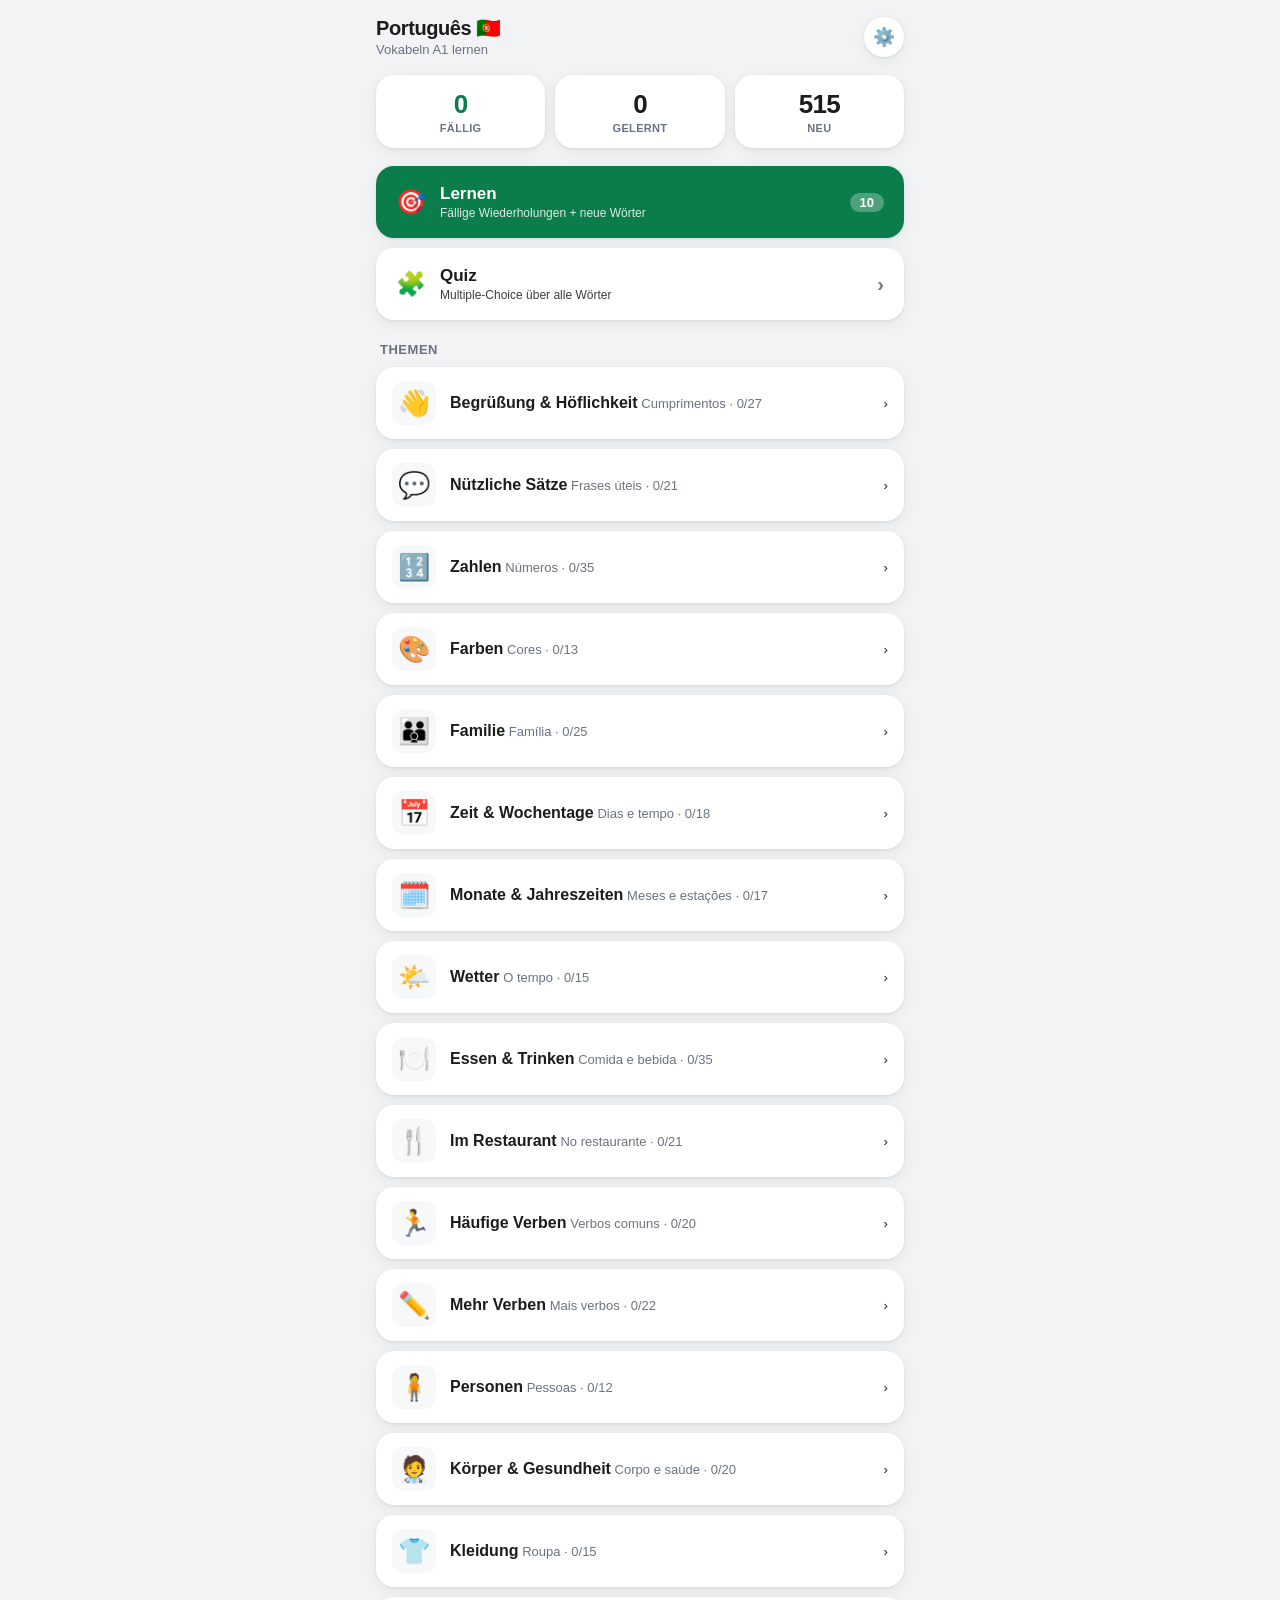
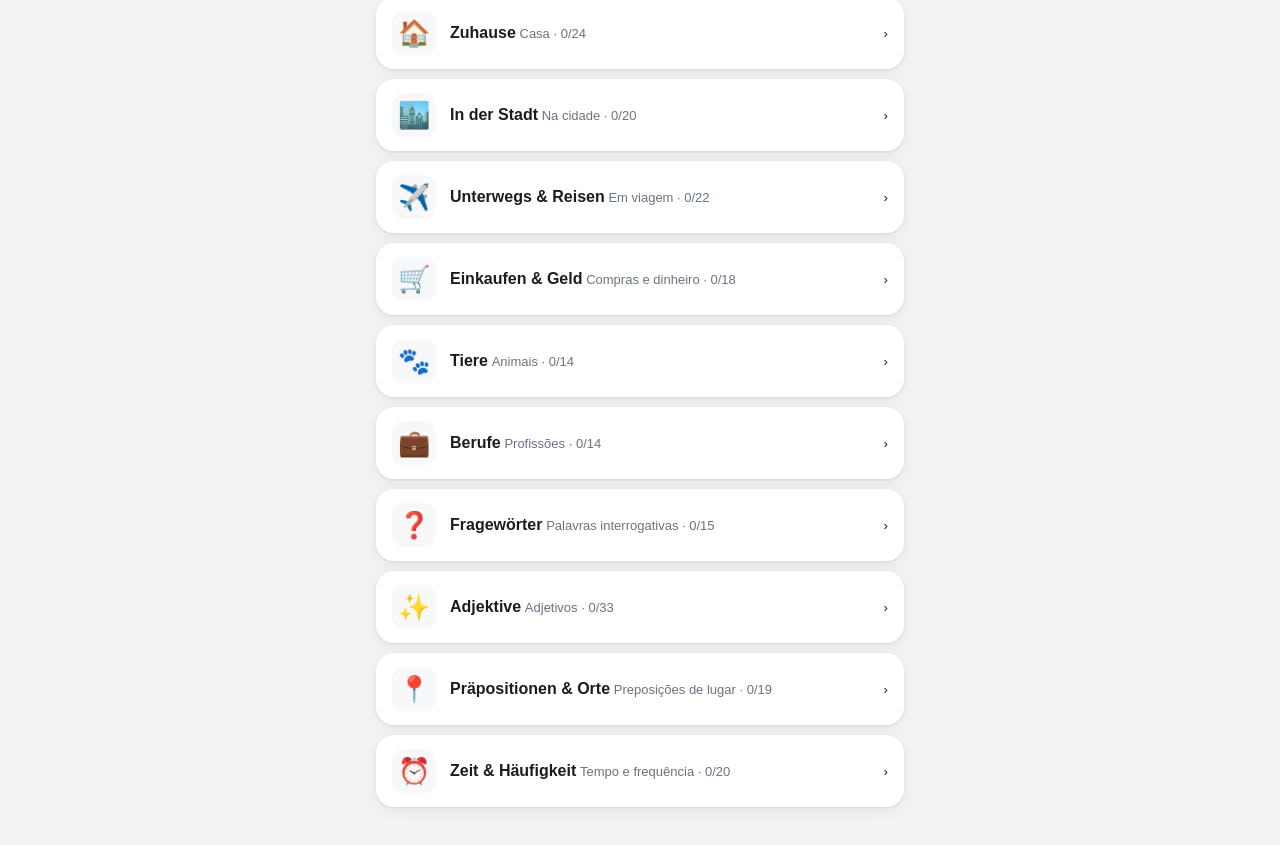
==== vokabeln/index.html @ 764cfde4 "Add Portuguese A1/A2 vocabulary flashcard PWA (vokabeln/) Installable, offline-capable flashcard tra" ====
<!DOCTYPE html>
<html lang="de">
<head>
  <meta charset="UTF-8" />
  <meta name="viewport" content="width=device-width, initial-scale=1.0, viewport-fit=cover, maximum-scale=1.0, user-scalable=no" />
  <meta name="theme-color" content="#0a7d4b" />
  <meta name="apple-mobile-web-app-capable" content="yes" />
  <meta name="apple-mobile-web-app-status-bar-style" content="black-translucent" />
  <meta name="apple-mobile-web-app-title" content="Português" />
  <meta name="mobile-web-app-capable" content="yes" />
  <title>Português A1 – Vokabeltrainer</title>
  <link rel="manifest" href="manifest.webmanifest" />
  <link rel="apple-touch-icon" href="icon-180.png" />
  <link rel="icon" href="icon.svg" type="image/svg+xml" />
  <link rel="stylesheet" href="styles.css" />
</head>
<body>
  <div id="app">
    <!-- Views werden per JS eingefügt -->
  </div>

  <script src="data.js"></script>
  <script src="app.js"></script>
</body>
</html>
---- vokabeln/styles.css ----
:root {
  --green: #0a7d4b;
  --green-600: #0a7d4b;
  --green-700: #086840;
  --red: #c42b2b;
  --yellow: #f5c518;
  --bg: #f2f3f5;
  --surface: #ffffff;
  --surface-2: #f7f8fa;
  --text: #1a1c1e;
  --text-dim: #6b7280;
  --border: #e3e5e8;
  --shadow: 0 1px 3px rgba(0, 0, 0, 0.08), 0 4px 16px rgba(0, 0, 0, 0.06);
  --radius: 18px;
  --safe-top: env(safe-area-inset-top, 0px);
  --safe-bottom: env(safe-area-inset-bottom, 0px);
  --accent: var(--green);
}

@media (prefers-color-scheme: dark) {
  :root:not([data-theme="light"]) {
    --bg: #121316;
    --surface: #1d1f23;
    --surface-2: #26282d;
    --text: #f2f3f5;
    --text-dim: #9aa0a8;
    --border: #2f3237;
    --shadow: 0 1px 3px rgba(0, 0, 0, 0.3), 0 6px 20px rgba(0, 0, 0, 0.35);
    --green: #22c37e;
    --accent: #22c37e;
  }
}

:root[data-theme="dark"] {
  --bg: #121316;
  --surface: #1d1f23;
  --surface-2: #26282d;
  --text: #f2f3f5;
  --text-dim: #9aa0a8;
  --border: #2f3237;
  --shadow: 0 1px 3px rgba(0, 0, 0, 0.3), 0 6px 20px rgba(0, 0, 0, 0.35);
  --green: #22c37e;
  --accent: #22c37e;
}

* {
  box-sizing: border-box;
  -webkit-tap-highlight-color: transparent;
}

html, body {
  margin: 0;
  padding: 0;
  height: 100%;
}

body {
  font-family: -apple-system, BlinkMacSystemFont, "Segoe UI", Roboto, Helvetica, Arial, sans-serif;
  background: var(--bg);
  color: var(--text);
  overscroll-behavior-y: none;
  -webkit-font-smoothing: antialiased;
}

#app {
  max-width: 560px;
  margin: 0 auto;
  min-height: 100%;
  padding: calc(var(--safe-top) + 8px) 16px calc(var(--safe-bottom) + 28px);
}

button {
  font-family: inherit;
  cursor: pointer;
  border: none;
  background: none;
  color: inherit;
}

/* ---------- Header ---------- */
.topbar {
  display: flex;
  align-items: center;
  gap: 12px;
  padding: 8px 0 18px;
  min-height: 44px;
}
.topbar h1 {
  font-size: 20px;
  font-weight: 700;
  margin: 0;
  letter-spacing: -0.02em;
}
.topbar .subtitle {
  font-size: 13px;
  color: var(--text-dim);
  margin-top: 2px;
}
.back-btn {
  font-size: 16px;
  font-weight: 600;
  color: var(--accent);
  display: flex;
  align-items: center;
  gap: 4px;
  padding: 8px 10px 8px 0;
  margin-left: -4px;
}
.icon-btn {
  margin-left: auto;
  width: 40px;
  height: 40px;
  border-radius: 50%;
  display: grid;
  place-items: center;
  font-size: 18px;
  background: var(--surface);
  box-shadow: var(--shadow);
}

/* ---------- Home: stat row ---------- */
.stats-row {
  display: grid;
  grid-template-columns: repeat(3, 1fr);
  gap: 10px;
  margin-bottom: 18px;
}
.stat {
  background: var(--surface);
  border-radius: var(--radius);
  padding: 14px 10px;
  text-align: center;
  box-shadow: var(--shadow);
}
.stat .num {
  font-size: 26px;
  font-weight: 800;
  letter-spacing: -0.03em;
}
.stat .num.due { color: var(--accent); }
.stat .lbl {
  font-size: 11px;
  color: var(--text-dim);
  margin-top: 2px;
  font-weight: 600;
  text-transform: uppercase;
  letter-spacing: 0.03em;
}

/* ---------- Big action buttons ---------- */
.cta {
  display: flex;
  align-items: center;
  gap: 14px;
  width: 100%;
  background: var(--accent);
  color: #fff;
  border-radius: var(--radius);
  padding: 18px 20px;
  font-size: 17px;
  font-weight: 700;
  box-shadow: var(--shadow);
  margin-bottom: 10px;
  transition: transform 0.08s ease, filter 0.15s;
}
.cta:active { transform: scale(0.98); }
.cta.secondary {
  background: var(--surface);
  color: var(--text);
}
.cta .big-emoji { font-size: 24px; }
.cta .cta-text { text-align: left; flex: 1; }
.cta .cta-sub {
  display: block;
  font-size: 12px;
  font-weight: 500;
  opacity: 0.85;
  margin-top: 2px;
}
.cta .chev { font-size: 20px; opacity: 0.6; }
.cta[disabled] { opacity: 0.5; filter: grayscale(0.4); }
.cta .badge {
  background: rgba(255,255,255,0.28);
  border-radius: 999px;
  padding: 2px 10px;
  font-size: 13px;
  font-weight: 800;
}
.cta.secondary .badge { background: var(--accent); color: #fff; }

.section-title {
  font-size: 13px;
  font-weight: 700;
  color: var(--text-dim);
  text-transform: uppercase;
  letter-spacing: 0.04em;
  margin: 22px 4px 10px;
}

/* ---------- Deck list ---------- */
.deck {
  display: flex;
  align-items: center;
  gap: 14px;
  width: 100%;
  background: var(--surface);
  border-radius: var(--radius);
  padding: 14px 16px;
  margin-bottom: 10px;
  box-shadow: var(--shadow);
  text-align: left;
  transition: transform 0.08s ease;
}
.deck:active { transform: scale(0.99); }
.deck .deck-emoji {
  font-size: 26px;
  width: 44px;
  height: 44px;
  display: grid;
  place-items: center;
  background: var(--surface-2);
  border-radius: 12px;
  flex-shrink: 0;
}
.deck .deck-body { flex: 1; min-width: 0; }
.deck .deck-name { font-weight: 700; font-size: 16px; }
.deck .deck-pt { font-size: 13px; color: var(--text-dim); }
.deck .deck-right { text-align: right; flex-shrink: 0; }
.deck .deck-count { font-size: 13px; color: var(--text-dim); font-weight: 600; }
.progress-bar {
  height: 6px;
  border-radius: 3px;
  background: var(--surface-2);
  margin-top: 8px;
  overflow: hidden;
}
.progress-bar > span {
  display: block;
  height: 100%;
  background: var(--accent);
  border-radius: 3px;
  transition: width 0.4s ease;
}

/* ---------- Flashcard ---------- */
.card-stage {
  margin-top: 10px;
  display: flex;
  flex-direction: column;
  min-height: calc(100vh - 220px);
}
.session-progress {
  height: 8px;
  border-radius: 4px;
  background: var(--surface-2);
  overflow: hidden;
  margin-bottom: 6px;
}
.session-progress > span {
  display: block;
  height: 100%;
  background: var(--accent);
  transition: width 0.3s ease;
}
.session-meta {
  display: flex;
  justify-content: space-between;
  font-size: 12px;
  color: var(--text-dim);
  font-weight: 600;
  margin-bottom: 18px;
}

.flashcard {
  flex: 1;
  perspective: 1400px;
  margin-bottom: 18px;
}
.flashcard-inner {
  position: relative;
  width: 100%;
  height: 100%;
  min-height: 300px;
  transition: transform 0.5s cubic-bezier(0.4, 0.1, 0.2, 1);
  transform-style: preserve-3d;
}
.flashcard.flipped .flashcard-inner { transform: rotateY(180deg); }
.face {
  position: absolute;
  inset: 0;
  backface-visibility: hidden;
  -webkit-backface-visibility: hidden;
  background: var(--surface);
  border-radius: 24px;
  box-shadow: var(--shadow);
  display: flex;
  flex-direction: column;
  align-items: center;
  justify-content: center;
  padding: 28px;
  text-align: center;
}
.face.back { transform: rotateY(180deg); }
.face .lang-tag {
  position: absolute;
  top: 18px;
  left: 0;
  right: 0;
  font-size: 12px;
  font-weight: 700;
  letter-spacing: 0.08em;
  text-transform: uppercase;
  color: var(--text-dim);
}
.face .word {
  font-size: 38px;
  font-weight: 800;
  letter-spacing: -0.02em;
  line-height: 1.15;
}
.face .word.small { font-size: 30px; }
.face .note {
  margin-top: 14px;
  font-size: 14px;
  color: var(--text-dim);
  font-style: italic;
}
.face .deck-chip {
  position: absolute;
  bottom: 18px;
  font-size: 12px;
  color: var(--text-dim);
  font-weight: 600;
}
.face .tap-hint {
  position: absolute;
  bottom: 18px;
  font-size: 13px;
  color: var(--text-dim);
}
.speak-btn {
  margin-top: 20px;
  width: 54px;
  height: 54px;
  border-radius: 50%;
  background: var(--surface-2);
  display: grid;
  place-items: center;
  font-size: 22px;
  box-shadow: var(--shadow);
}
.speak-btn:active { transform: scale(0.92); }

/* ---------- Answer buttons ---------- */
.answer-row {
  display: grid;
  grid-template-columns: 1fr 1fr;
  gap: 12px;
}
.answer-row.single { grid-template-columns: 1fr; }
.ans {
  padding: 18px;
  border-radius: 16px;
  font-size: 16px;
  font-weight: 700;
  box-shadow: var(--shadow);
  transition: transform 0.08s ease;
}
.ans:active { transform: scale(0.97); }
.ans.again { background: var(--surface); color: var(--red); }
.ans.good { background: var(--accent); color: #fff; }
.ans.reveal { background: var(--accent); color: #fff; }

/* ---------- Quiz ---------- */
.quiz-prompt {
  background: var(--surface);
  border-radius: 24px;
  box-shadow: var(--shadow);
  padding: 34px 24px;
  text-align: center;
  margin-bottom: 18px;
}
.quiz-prompt .lang-tag {
  font-size: 12px; font-weight: 700; letter-spacing: 0.08em;
  text-transform: uppercase; color: var(--text-dim); margin-bottom: 10px;
}
.quiz-prompt .word { font-size: 34px; font-weight: 800; letter-spacing: -0.02em; }
.quiz-options { display: flex; flex-direction: column; gap: 12px; }
.quiz-opt {
  padding: 17px 18px;
  border-radius: 16px;
  background: var(--surface);
  box-shadow: var(--shadow);
  font-size: 17px;
  font-weight: 600;
  text-align: left;
  transition: transform 0.08s ease;
  display: flex;
  justify-content: space-between;
  align-items: center;
}
.quiz-opt:active { transform: scale(0.98); }
.quiz-opt.correct { background: var(--accent); color: #fff; }
.quiz-opt.wrong { background: var(--red); color: #fff; }
.quiz-opt.dim { opacity: 0.5; }
.quiz-opt .mark { font-size: 18px; }

/* ---------- Browse ---------- */
.browse-item {
  display: flex;
  align-items: center;
  gap: 12px;
  background: var(--surface);
  border-radius: 14px;
  padding: 13px 16px;
  margin-bottom: 8px;
  box-shadow: var(--shadow);
}
.browse-item .pt { font-weight: 700; font-size: 16px; }
.browse-item .de { font-size: 14px; color: var(--text-dim); }
.browse-item .mini-speak {
  margin-left: auto;
  width: 38px; height: 38px;
  border-radius: 50%;
  background: var(--surface-2);
  display: grid; place-items: center; font-size: 16px;
  flex-shrink: 0;
}
.box-dot {
  width: 9px; height: 9px; border-radius: 50%;
  background: var(--border);
  flex-shrink: 0;
}
.box-dot.learned { background: var(--accent); }

/* ---------- Done / empty states ---------- */
.done-card {
  background: var(--surface);
  border-radius: 24px;
  box-shadow: var(--shadow);
  padding: 40px 28px;
  text-align: center;
  margin-top: 30px;
}
.done-card .emoji { font-size: 56px; }
.done-card h2 { margin: 16px 0 6px; font-size: 22px; }
.done-card p { color: var(--text-dim); margin: 0 0 22px; font-size: 15px; }

.empty {
  text-align: center;
  color: var(--text-dim);
  padding: 40px 20px;
  font-size: 15px;
}

/* ---------- Settings sheet ---------- */
.setting-group {
  background: var(--surface);
  border-radius: var(--radius);
  box-shadow: var(--shadow);
  overflow: hidden;
  margin-bottom: 16px;
}
.setting-row {
  display: flex;
  align-items: center;
  justify-content: space-between;
  padding: 15px 18px;
  border-bottom: 1px solid var(--border);
  font-size: 16px;
}
.setting-row:last-child { border-bottom: none; }
.setting-row .desc { font-size: 12px; color: var(--text-dim); margin-top: 3px; }
.switch {
  position: relative;
  width: 51px; height: 31px;
  border-radius: 999px;
  background: var(--border);
  transition: background 0.2s;
  flex-shrink: 0;
}
.switch.on { background: var(--accent); }
.switch::after {
  content: "";
  position: absolute;
  top: 2px; left: 2px;
  width: 27px; height: 27px;
  border-radius: 50%;
  background: #fff;
  transition: transform 0.2s;
  box-shadow: 0 1px 3px rgba(0,0,0,0.3);
}
.switch.on::after { transform: translateX(20px); }
.seg {
  display: flex;
  background: var(--surface-2);
  border-radius: 10px;
  padding: 3px;
  flex-shrink: 0;
}
.seg button {
  padding: 7px 14px;
  border-radius: 8px;
  font-size: 14px;
  font-weight: 600;
  color: var(--text-dim);
}
.seg button.active {
  background: var(--surface);
  color: var(--text);
  box-shadow: 0 1px 2px rgba(0,0,0,0.15);
}
.danger-btn {
  width: 100%;
  padding: 16px;
  border-radius: var(--radius);
  background: var(--surface);
  color: var(--red);
  font-weight: 700;
  font-size: 16px;
  box-shadow: var(--shadow);
}

.install-tip {
  background: var(--surface-2);
  border: 1px dashed var(--border);
  border-radius: 14px;
  padding: 14px 16px;
  font-size: 13px;
  color: var(--text-dim);
  margin-top: 8px;
  line-height: 1.5;
}

.fade-in { animation: fade 0.25s ease; }
@keyframes fade { from { opacity: 0; transform: translateY(6px); } to { opacity: 1; transform: none; } }
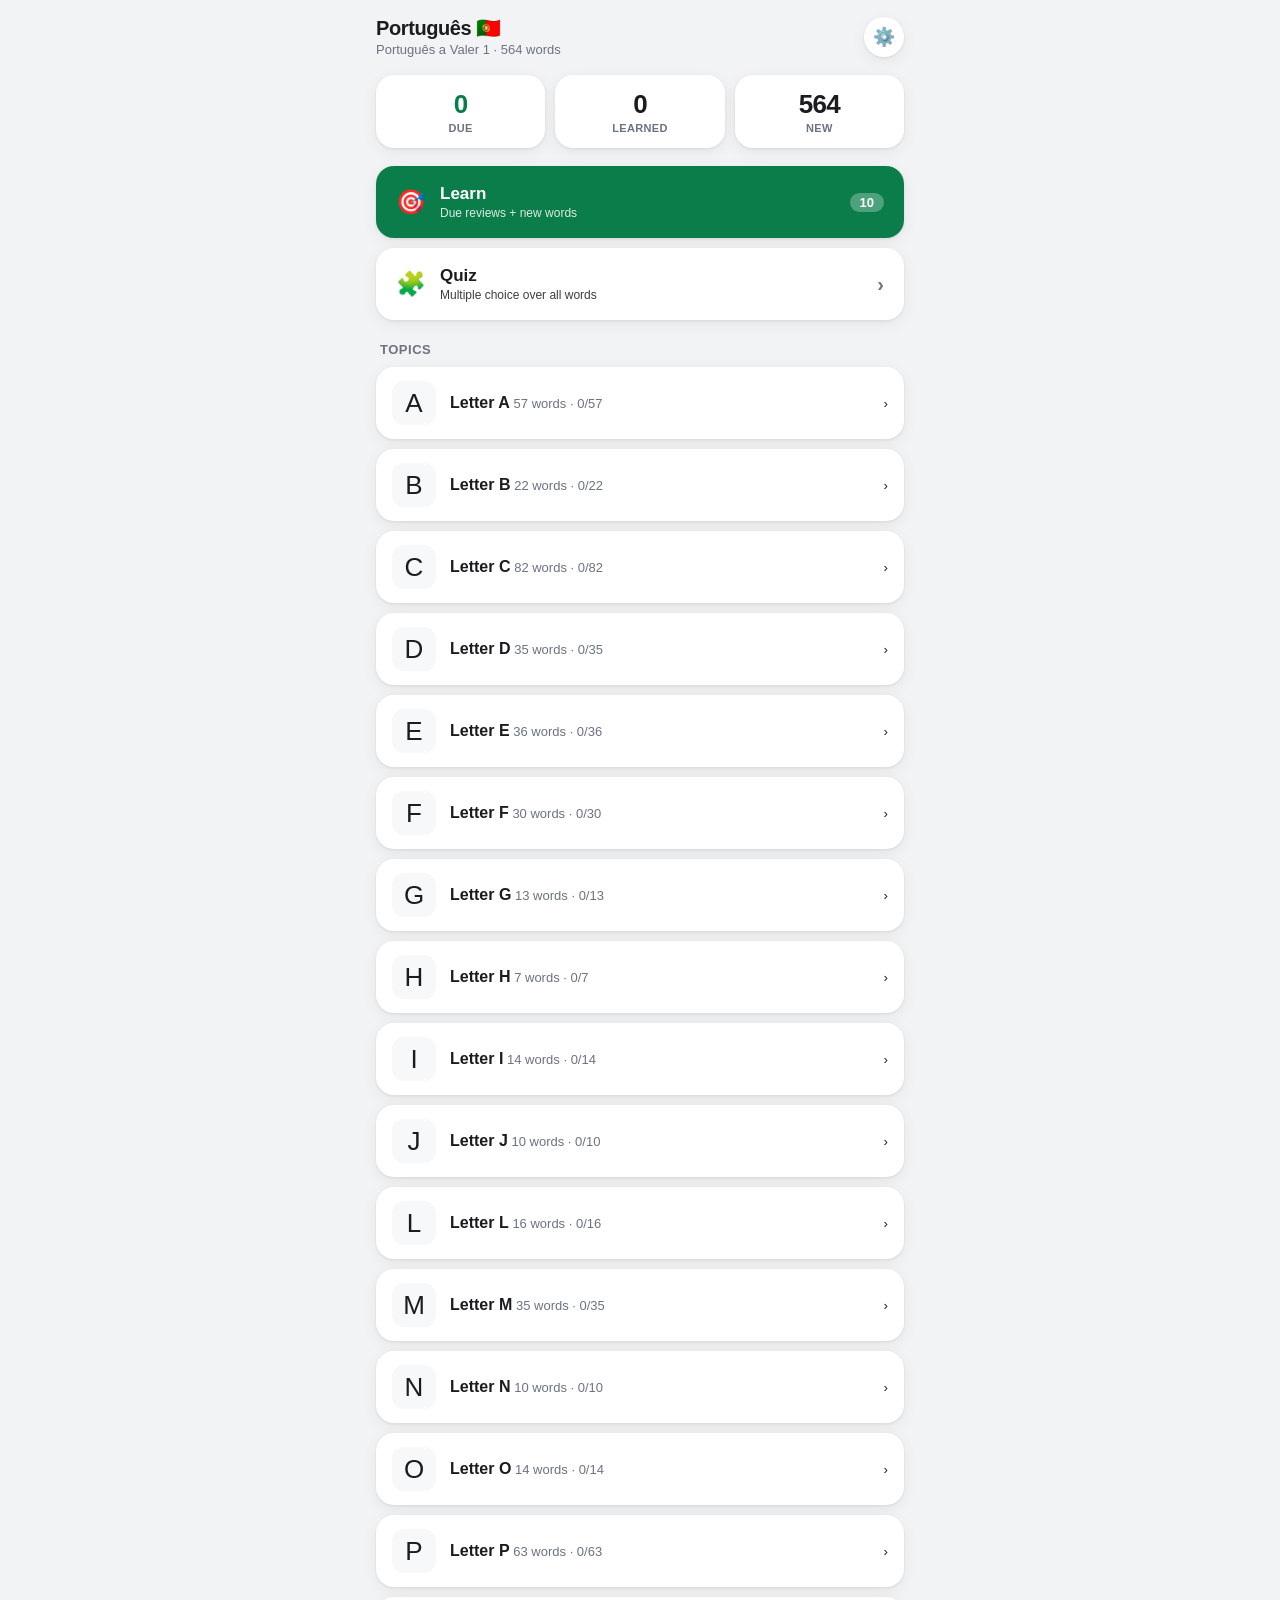
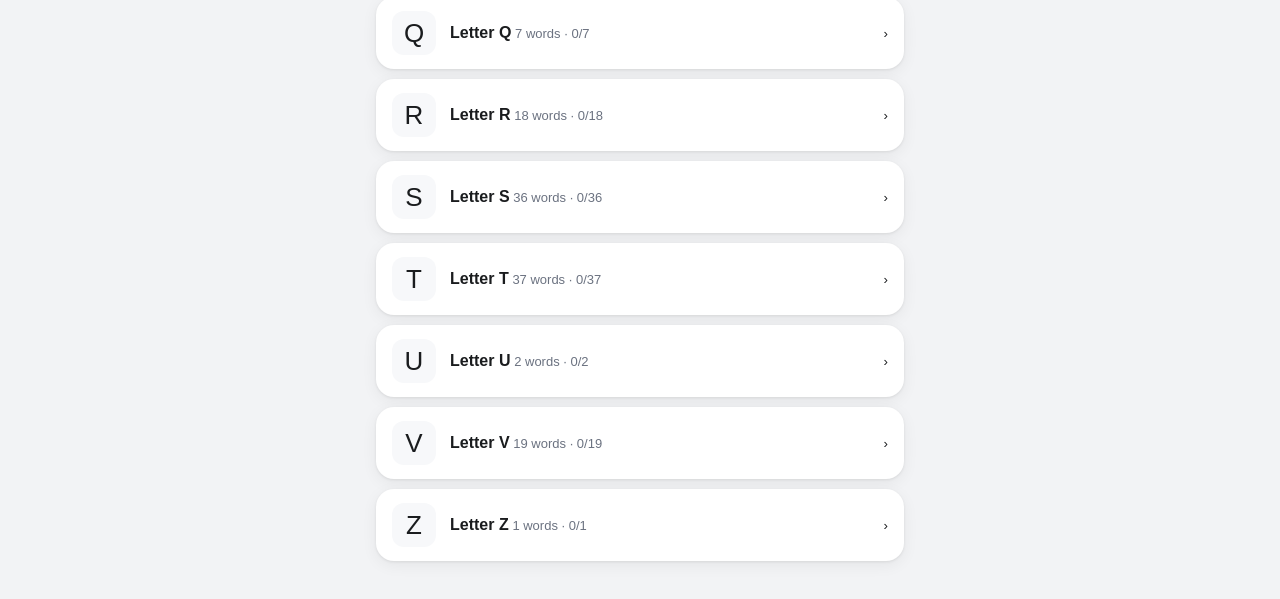
==== commit 8e77cd15: "Switch vocab app to English and use course word list - Translate the UI and all glosses to English (" ====
--- a/vokabeln/index.html
+++ b/vokabeln/index.html
@@ -1,5 +1,5 @@
 <!DOCTYPE html>
-<html lang="de">
+<html lang="en">
 <head>
   <meta charset="UTF-8" />
   <meta name="viewport" content="width=device-width, initial-scale=1.0, viewport-fit=cover, maximum-scale=1.0, user-scalable=no" />
@@ -8,7 +8,7 @@
   <meta name="apple-mobile-web-app-status-bar-style" content="black-translucent" />
   <meta name="apple-mobile-web-app-title" content="Português" />
   <meta name="mobile-web-app-capable" content="yes" />
-  <title>Português A1 – Vokabeltrainer</title>
+  <title>Português A1 – Vocabulary Trainer</title>
   <link rel="manifest" href="manifest.webmanifest" />
   <link rel="apple-touch-icon" href="icon-180.png" />
   <link rel="icon" href="icon.svg" type="image/svg+xml" />
@@ -16,7 +16,7 @@
 </head>
 <body>
   <div id="app">
-    <!-- Views werden per JS eingefügt -->
+    <!-- Views are inserted by JS -->
   </div>
 
   <script src="data.js"></script>
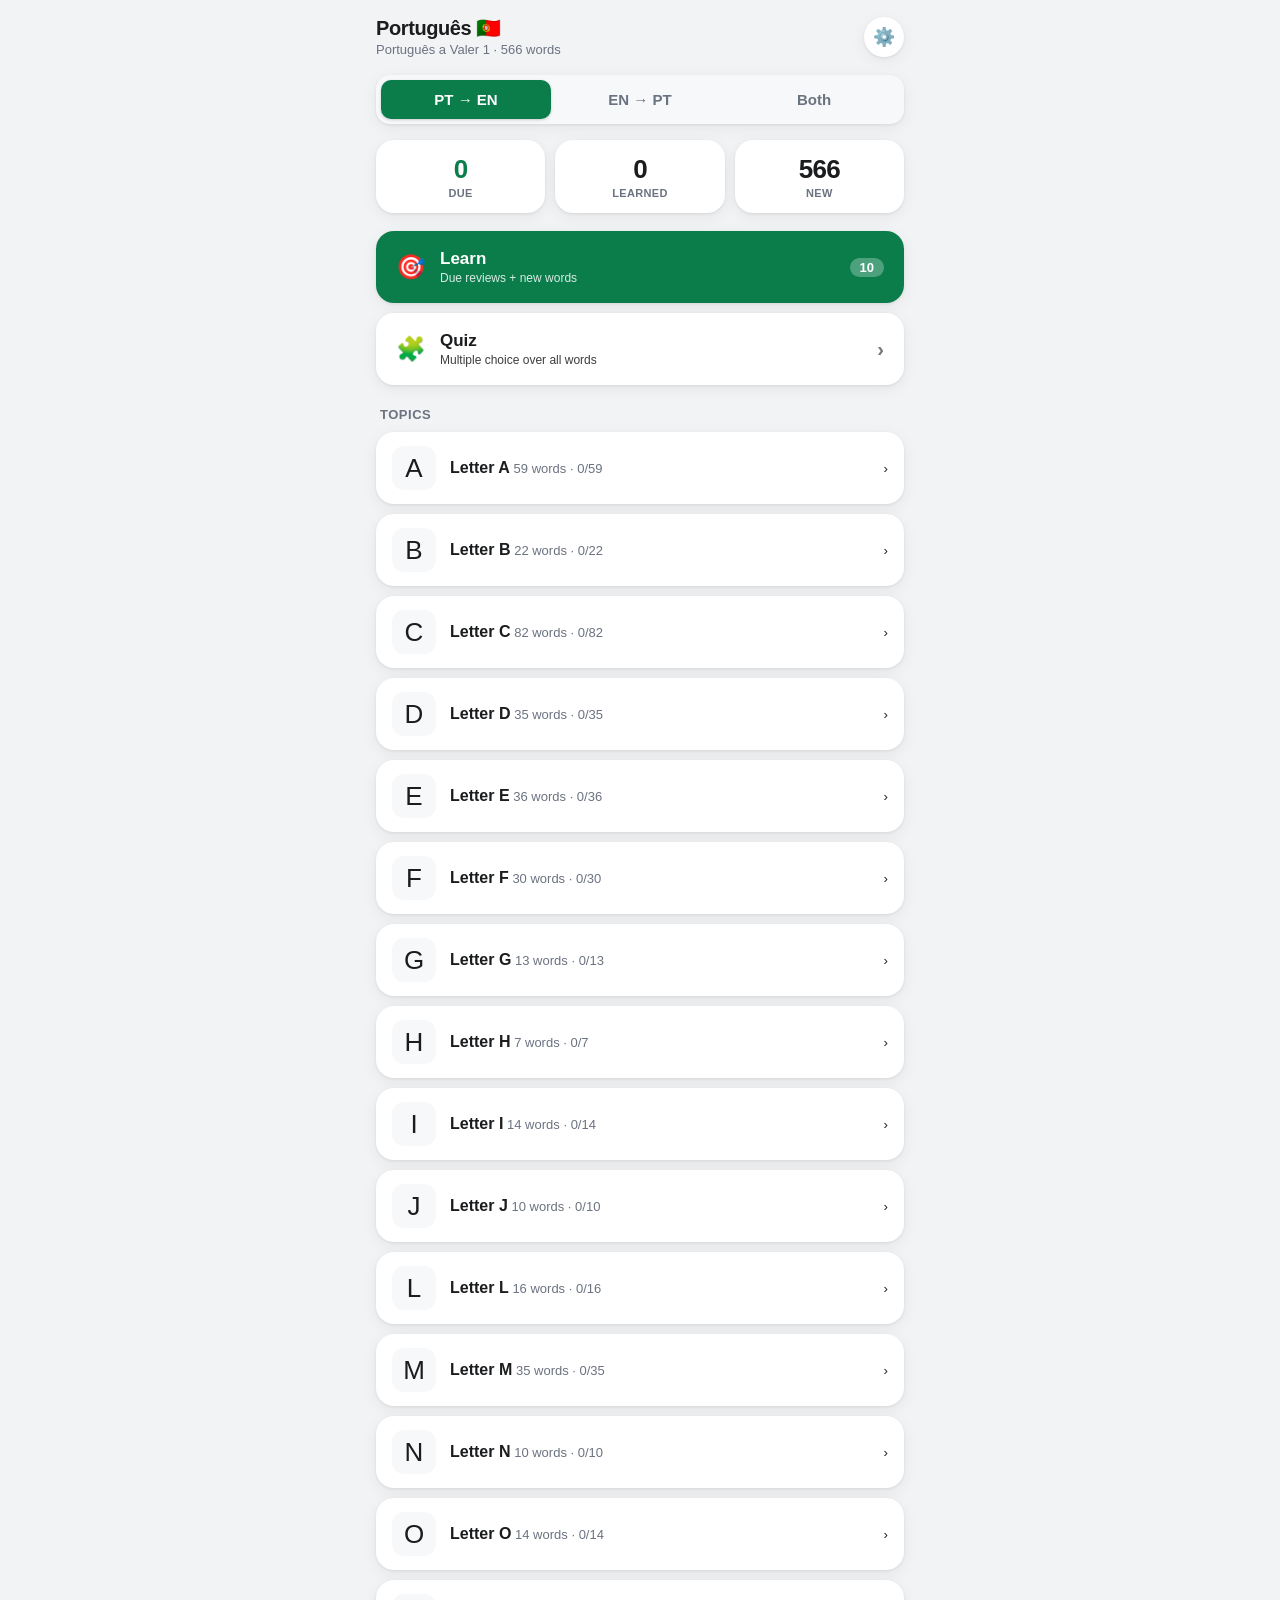
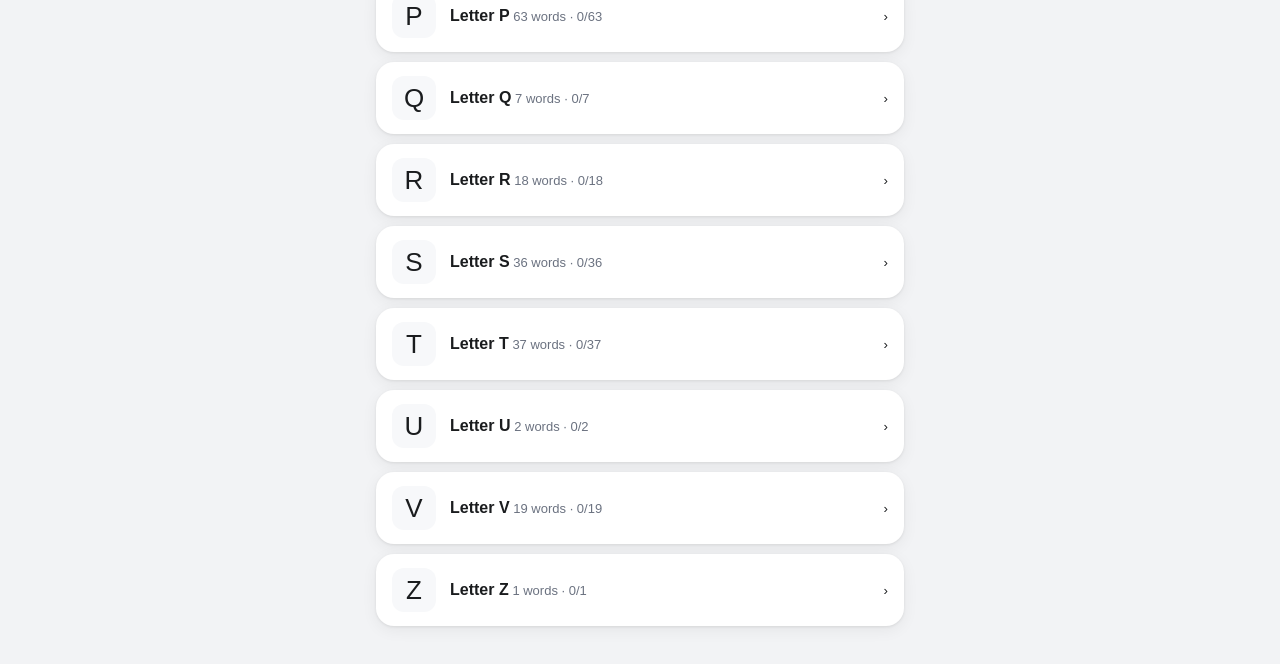
==== commit 5315f968: "Add on-demand present-tense verb conjugations; vocab fixes - Verb cards now have a "Conjugation" but" ====
--- a/vokabeln/index.html
+++ b/vokabeln/index.html
@@ -20,6 +20,7 @@
   </div>
 
   <script src="data.js"></script>
+  <script src="conjugations.js"></script>
   <script src="app.js"></script>
 </body>
 </html>
--- a/vokabeln/styles.css
+++ b/vokabeln/styles.css
@@ -532,5 +532,105 @@
   line-height: 1.5;
 }
 
+/* ---------- Conjugation ---------- */
+.conj-btn {
+  margin-top: 16px;
+  padding: 9px 18px;
+  border-radius: 999px;
+  background: var(--surface-2);
+  color: var(--accent);
+  font-size: 14px;
+  font-weight: 700;
+  box-shadow: var(--shadow);
+}
+.conj-btn:active { transform: scale(0.96); }
+.conj-overlay {
+  position: fixed;
+  inset: 0;
+  background: rgba(0, 0, 0, 0.45);
+  display: flex;
+  align-items: flex-end;
+  justify-content: center;
+  z-index: 100;
+  animation: fade 0.2s ease;
+  padding: 0 12px calc(var(--safe-bottom) + 12px);
+}
+.conj-sheet {
+  background: var(--surface);
+  width: 100%;
+  max-width: 460px;
+  border-radius: 24px;
+  box-shadow: 0 -8px 40px rgba(0, 0, 0, 0.3);
+  padding: 20px 20px 10px;
+  animation: sheetUp 0.28s cubic-bezier(0.2, 0.8, 0.2, 1);
+}
+@keyframes sheetUp { from { transform: translateY(40px); opacity: 0.6; } to { transform: none; opacity: 1; } }
+.conj-head {
+  display: flex;
+  align-items: flex-start;
+  justify-content: space-between;
+  margin-bottom: 12px;
+}
+.conj-title { font-size: 24px; font-weight: 800; letter-spacing: -0.02em; }
+.conj-sub { font-size: 13px; color: var(--text-dim); margin-top: 2px; }
+.conj-close {
+  width: 34px; height: 34px;
+  border-radius: 50%;
+  background: var(--surface-2);
+  color: var(--text-dim);
+  font-size: 15px;
+  font-weight: 700;
+  flex-shrink: 0;
+  display: grid; place-items: center;
+}
+.conj-row {
+  display: flex;
+  align-items: center;
+  gap: 12px;
+  padding: 11px 6px;
+  border-top: 1px solid var(--border);
+}
+.conj-row .conj-pron {
+  width: 88px;
+  flex-shrink: 0;
+  color: var(--text-dim);
+  font-size: 14px;
+  font-weight: 600;
+}
+.conj-row .conj-form { font-size: 18px; font-weight: 700; flex: 1; }
+.conj-row .conj-say {
+  width: 34px; height: 34px;
+  border-radius: 50%;
+  background: var(--surface-2);
+  display: grid; place-items: center;
+  font-size: 15px;
+  flex-shrink: 0;
+}
+
+/* ---------- Direction switch (top of home) ---------- */
+.dir-switch {
+  display: flex;
+  gap: 4px;
+  background: var(--surface-2);
+  border-radius: 14px;
+  padding: 5px;
+  margin-bottom: 16px;
+  box-shadow: var(--shadow);
+}
+.dir-switch button {
+  flex: 1;
+  padding: 11px 6px;
+  border-radius: 10px;
+  font-size: 15px;
+  font-weight: 700;
+  color: var(--text-dim);
+  transition: background 0.15s, color 0.15s;
+}
+.dir-switch button.active {
+  background: var(--accent);
+  color: #fff;
+  box-shadow: 0 1px 3px rgba(0, 0, 0, 0.18);
+}
+
 .fade-in { animation: fade 0.25s ease; }
 @keyframes fade { from { opacity: 0; transform: translateY(6px); } to { opacity: 1; transform: none; } }
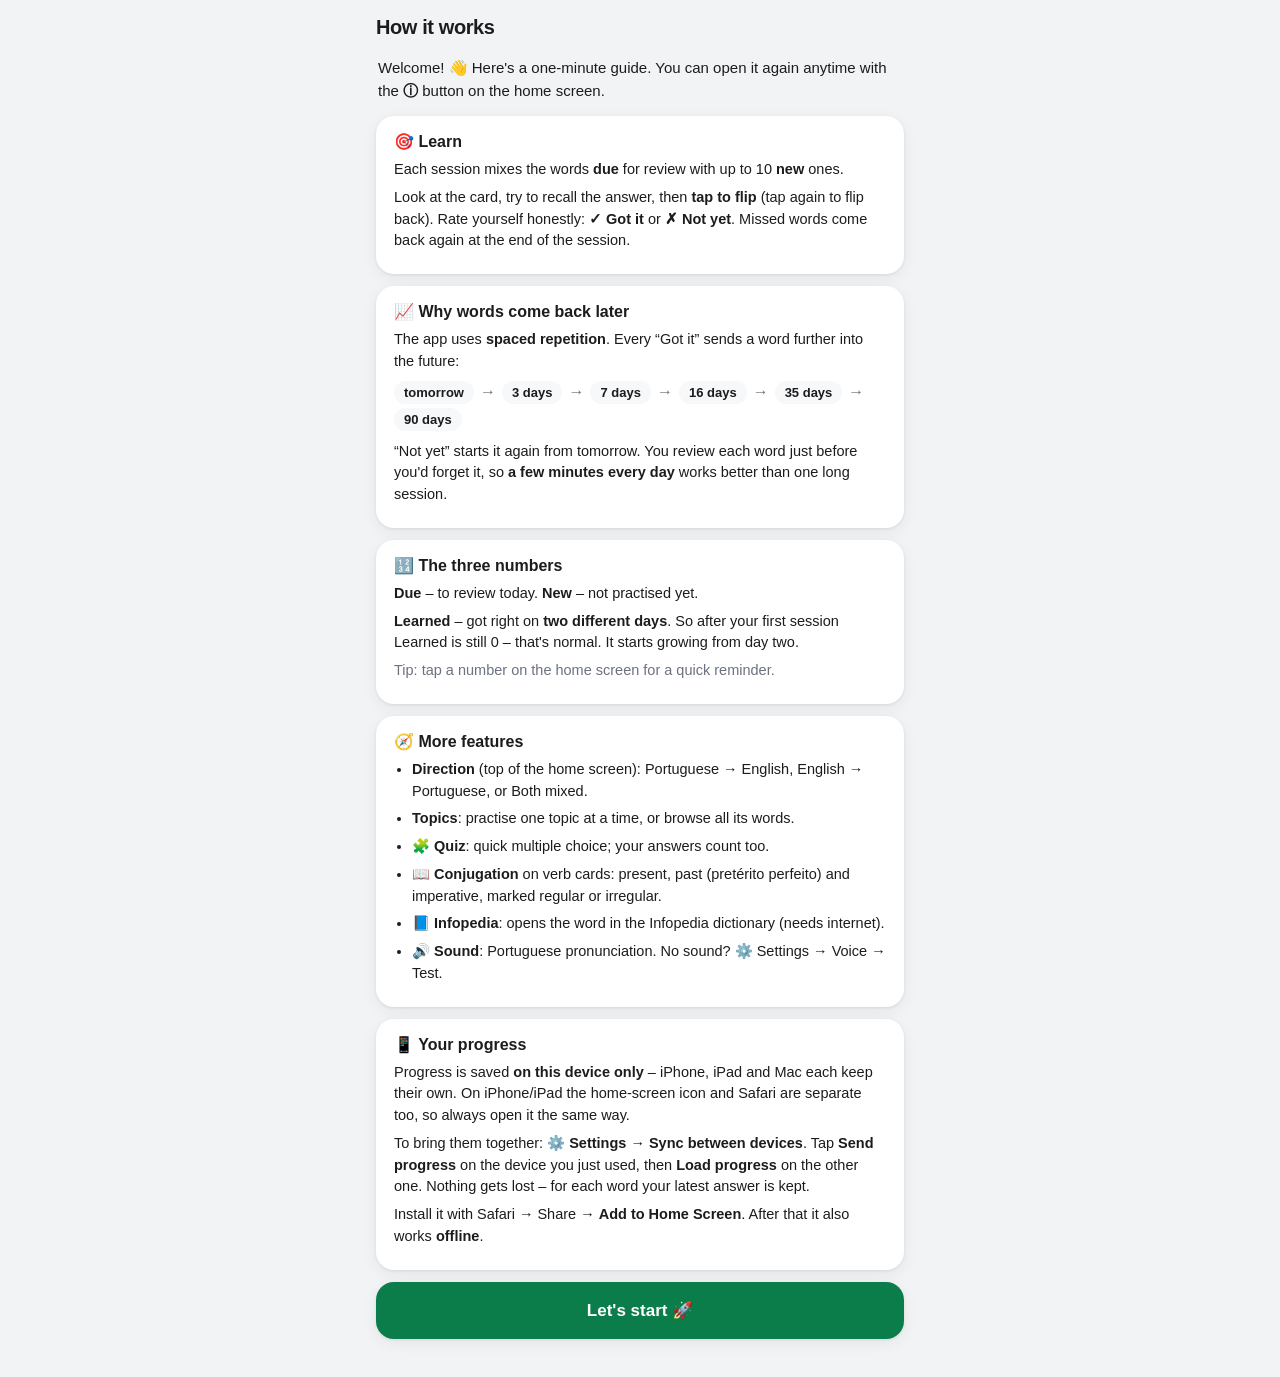
==== commit c754bed7: "App Store prep: topic decks instead of A–Z lists, progress migration, privacy/support pages, listing" ====
--- a/vokabeln/index.html
+++ b/vokabeln/index.html
@@ -21,6 +21,7 @@
 
   <script src="data.js"></script>
   <script src="conjugations.js"></script>
+  <script src="renamed.js"></script>
   <script src="app.js"></script>
 </body>
 </html>
--- a/vokabeln/styles.css
+++ b/vokabeln/styles.css
@@ -532,6 +532,75 @@
   line-height: 1.5;
 }
 
+/* ---------- Help: stat hints, How it works ---------- */
+.topbar-actions { margin-left: auto; display: flex; gap: 8px; }
+.topbar-actions .icon-btn { margin-left: 0; font-weight: 700; color: var(--text); }
+button.stat { font: inherit; color: inherit; cursor: pointer; border: 2px solid transparent; }
+button.stat.active { border-color: var(--accent); }
+.stat-hint {
+  background: var(--surface);
+  border-radius: 14px;
+  box-shadow: var(--shadow);
+  padding: 12px 14px;
+  margin: -6px 0 16px;
+  font-size: 14px;
+  line-height: 1.45;
+}
+.help-intro { font-size: 15px; line-height: 1.5; margin: 0 2px 14px; }
+.help-card {
+  background: var(--surface);
+  border-radius: var(--radius);
+  box-shadow: var(--shadow);
+  padding: 16px 18px;
+  margin-bottom: 12px;
+}
+.help-card h3 { margin: 0 0 8px; font-size: 16px; }
+.help-card p, .help-card li { font-size: 14.5px; line-height: 1.5; margin: 0 0 6px; }
+.help-card ul { margin: 0; padding-left: 18px; }
+.help-card .dim { color: var(--text-dim); }
+.help-ladder { display: flex; flex-wrap: wrap; align-items: center; gap: 4px 6px; margin: 8px 0 10px; }
+.help-ladder span {
+  background: var(--surface-2);
+  border-radius: 999px;
+  padding: 4px 10px;
+  font-size: 13px;
+  font-weight: 700;
+}
+.help-ladder i { font-style: normal; color: var(--text-dim); }
+.help .cta { margin-top: 6px; }
+.done-note { font-size: 13.5px; line-height: 1.45; color: var(--text-dim); }
+
+/* ---------- Voice picker ---------- */
+.voice-row { align-items: flex-end; gap: 12px; }
+.voice-sel {
+  display: block;
+  width: 100%;
+  margin-top: 8px;
+  padding: 9px 10px;
+  border-radius: 10px;
+  border: 1px solid var(--border);
+  background: var(--surface-2);
+  color: var(--text);
+  font-size: 15px;
+  font-family: inherit;
+}
+.voice-diag {
+  padding: 0 18px;
+  font-size: 13px;
+  line-height: 1.45;
+  color: var(--text-dim);
+}
+.voice-diag:not(:empty) { padding: 0 18px 14px; }
+.test-btn {
+  flex-shrink: 0;
+  padding: 9px 14px;
+  border-radius: 999px;
+  background: var(--accent);
+  color: #fff;
+  font-size: 14px;
+  font-weight: 700;
+}
+
 /* ---------- Conjugation ---------- */
 .conj-btn {
   margin-top: 16px;
@@ -544,6 +613,37 @@
   box-shadow: var(--shadow);
 }
 .conj-btn:active { transform: scale(0.96); }
+.card-actions {
+  display: flex;
+  flex-wrap: wrap;
+  justify-content: center;
+  gap: 10px;
+  margin-top: 16px;
+}
+.card-actions .conj-btn { margin-top: 0; }
+a.info-link, a.mini-info { text-decoration: none; }
+a.info-link { display: inline-block; }
+.browse-item .mini-info {
+  margin-left: auto;
+  width: 38px; height: 38px;
+  border-radius: 50%;
+  background: var(--surface-2);
+  display: grid; place-items: center;
+  font-size: 16px;
+  flex-shrink: 0;
+}
+.browse-item .mini-info + .mini-speak { margin-left: 8px; }
+a.conj-more {
+  display: block;
+  text-align: center;
+  margin: 14px 0 6px;
+  padding: 12px;
+  border-radius: 14px;
+  background: var(--surface-2);
+  color: var(--accent);
+  font-weight: 700;
+  font-size: 15px;
+}
 .conj-overlay {
   position: fixed;
   inset: 0;
@@ -573,6 +673,24 @@
 }
 .conj-title { font-size: 24px; font-weight: 800; letter-spacing: -0.02em; }
 .conj-sub { font-size: 13px; color: var(--text-dim); margin-top: 2px; }
+.conj-tag {
+  display: inline-block;
+  margin-left: 6px;
+  padding: 2px 9px;
+  border-radius: 999px;
+  border: 1.5px solid currentColor;
+  font-size: 11px;
+  font-weight: 800;
+  letter-spacing: 0.02em;
+  vertical-align: middle;
+}
+.conj-tag.regular { color: var(--accent); }
+.conj-tag.irregular { color: #c98a00; }
+.conj-tag.impersonal { color: var(--text-dim); }
+@media (prefers-color-scheme: dark) {
+  :root:not([data-theme="light"]) .conj-tag.irregular { color: #e8b84b; }
+}
+:root[data-theme="dark"] .conj-tag.irregular { color: #e8b84b; }
 .conj-close {
   width: 34px; height: 34px;
   border-radius: 50%;
@@ -591,10 +709,11 @@
   border-top: 1px solid var(--border);
 }
 .conj-row .conj-pron {
-  width: 88px;
-  flex-shrink: 0;
-  color: var(--text-dim);
-  font-size: 14px;
+  width: 104px;
+  flex-shrink: 0;
+  color: var(--text-dim);
+  font-size: 13px;
+  line-height: 1.25;
   font-weight: 600;
 }
 .conj-row .conj-form { font-size: 18px; font-weight: 700; flex: 1; }
@@ -634,3 +753,22 @@
 
 .fade-in { animation: fade 0.25s ease; }
 @keyframes fade { from { opacity: 0; transform: translateY(6px); } to { opacity: 1; transform: none; } }
+
+/* ---------- Conjugation tense switch ---------- */
+.conj-tenses { display: flex; margin: 0 0 6px; }
+.conj-tenses button { flex: 1; }
+
+/* ---------- Mute / unmute ---------- */
+.mute-btn { font-size: 18px; }
+.topbar-actions .mute-btn { font-weight: 400; }
+body.muted .speak-btn,
+body.muted .mini-speak,
+body.muted .conj-say { opacity: 0.3; }
+
+/* ---------- Sync between devices ---------- */
+.sync-row { gap: 10px; justify-content: stretch; }
+.sync-row .test-btn { flex: 1; padding: 12px 10px; }
+.test-btn.alt { background: var(--surface-2); color: var(--accent); }
+.sync-msg { display: none; padding: 0 18px 15px; font-size: 13px; line-height: 1.4; color: var(--accent); }
+.sync-msg.show { display: block; }
+.sync-msg.warn { color: var(--red); }
